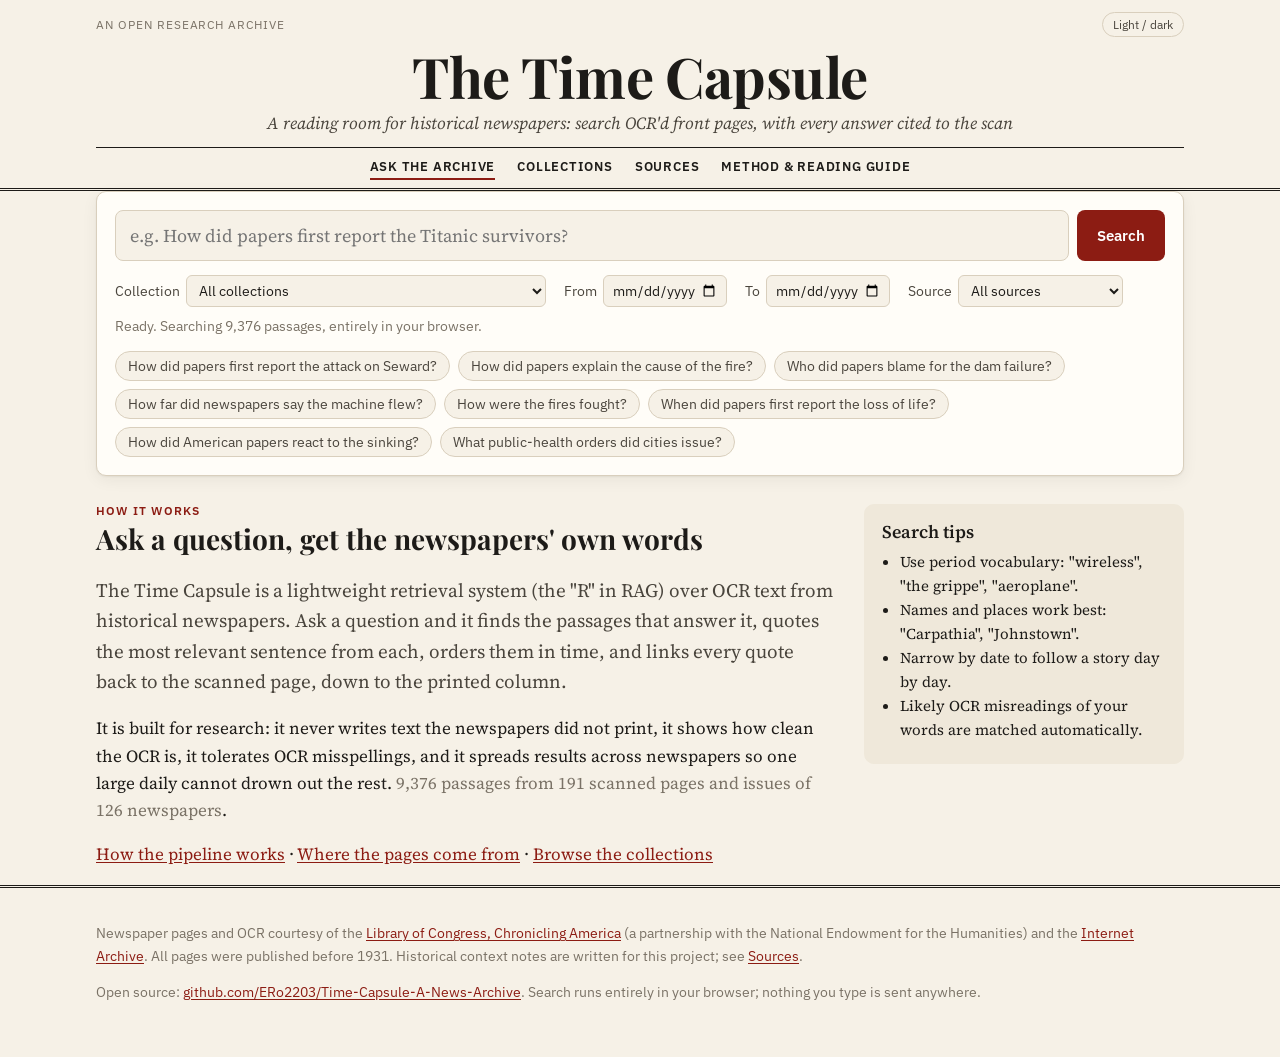
==== site/index.html @ 680c2422 "Rebuild as a citation-first RAG archive of OCR'd historical newspapers Replace the DistilBERT protot" ====
<!doctype html>
<html lang="en">
<head>
<meta charset="utf-8">
<meta name="viewport" content="width=device-width, initial-scale=1">
<title>The Time Capsule</title>
<meta name="description" content="Search OCR'd historical newspapers and get answers quoted and cited to the original scans.">
<link rel="preconnect" href="https://fonts.googleapis.com">
<link rel="preconnect" href="https://fonts.gstatic.com" crossorigin>
<link href="https://fonts.googleapis.com/css2?family=IBM+Plex+Mono&family=IBM+Plex+Sans:wght@400;600&family=Playfair+Display:wght@700&family=Source+Serif+4:ital,opsz,wght@0,8..60,400;0,8..60,600;1,8..60,400&display=swap" rel="stylesheet">
<link rel="stylesheet" href="assets/style.css">
<link rel="icon" href="data:image/svg+xml,%3Csvg xmlns='http://www.w3.org/2000/svg' viewBox='0 0 32 32'%3E%3Crect width='32' height='32' rx='6' fill='%238c1c13'/%3E%3Ctext x='16' y='23' font-family='Georgia' font-size='20' font-weight='700' fill='white' text-anchor='middle'%3ET%3C/text%3E%3C/svg%3E">
</head>
<body>
<header class="masthead">
  <div class="wrap">
    <div class="top"><span>An open research archive</span><button class="theme-btn" type="button" aria-label="Toggle dark mode">Light / dark</button></div>
    <h1><a href="index.html">The Time Capsule</a></h1>
    <p class="tag">A reading room for historical newspapers: search OCR'd front pages, with every answer cited to the scan</p>
    <nav class="main" aria-label="Main">
      <a href="index.html" aria-current="page">Ask the archive</a>
      <a href="collections.html">Collections</a>
      <a href="sources.html">Sources</a>
      <a href="method.html">Method &amp; reading guide</a>
    </nav>
  </div>
</header>
<main class="wrap">
  <section class="ask" aria-labelledby="ask-h">
    <h2 id="ask-h" class="sr">Ask the archive</h2>
    <form id="ask-form" role="search">
      <label class="sr" for="q">Your research question</label>
      <input id="q" type="search" placeholder="e.g. How did papers first report the Titanic survivors?" autocomplete="off" required>
      <button id="ask-btn" class="primary" type="submit" disabled>Search</button>
    </form>
    <div class="filters">
      <label>Collection <select id="f-col"><option value="">All collections</option></select></label>
      <label>From <input id="f-from" type="date" min="1850-01-01" max="1930-12-31"></label>
      <label>To <input id="f-to" type="date" min="1850-01-01" max="1930-12-31"></label>
      <label>Source <select id="f-src"><option value="">All sources</option><option value="loc">Chronicling America</option><option value="ia">Internet Archive</option></select></label>
    </div>
    <div class="loader" id="loader"><b></b></div>
    <p class="status" id="status" aria-live="polite"></p>
    <div class="chips" id="examples" aria-label="Example questions"></div>
  </section>

  <div id="results" aria-live="polite">
    <section class="layout">
      <div>
        <div class="kicker">How it works</div>
        <h2 style="margin-top:4px">Ask a question, get the newspapers' own words</h2>
        <p class="lede">The Time Capsule is a lightweight retrieval system (the "R" in RAG) over OCR text from
          historical newspapers. Ask a question and it finds the passages that answer it, quotes the most relevant
          sentence from each, orders them in time, and links every quote back to the scanned page, down to the
          printed column.</p>
        <p>It is built for research: it never writes text the newspapers did not print, it shows how clean the OCR
          is, it tolerates OCR misspellings, and it spreads results across newspapers so one large daily cannot
          drown out the rest. <span id="totals" class="muted"></span>.</p>
        <p><a href="method.html">How the pipeline works</a> · <a href="sources.html">Where the pages come from</a> ·
          <a href="collections.html">Browse the collections</a></p>
      </div>
      <aside><div class="box"><h3>Search tips</h3><ul>
        <li>Use period vocabulary: "wireless", "the grippe", "aeroplane".</li>
        <li>Names and places work best: "Carpathia", "Johnstown".</li>
        <li>Narrow by date to follow a story day by day.</li>
        <li>Likely OCR misreadings of your words are matched automatically.</li>
      </ul></div></aside>
    </section>
  </div>
</main>
<script type="module" src="assets/app.js"></script>
<footer>
  <div class="wrap">
    <p>Newspaper pages and OCR courtesy of the <a href="https://www.loc.gov/collections/chronicling-america/">Library of Congress, Chronicling America</a> (a partnership with the National Endowment for the Humanities) and the <a href="https://archive.org/details/newspapers">Internet Archive</a>. All pages were published before 1931. Historical context notes are written for this project; see <a href="sources.html">Sources</a>.</p>
    <p>Open source: <a href="https://github.com/ERo2203/Time-Capsule-A-News-Archive">github.com/ERo2203/Time-Capsule-A-News-Archive</a>. Search runs entirely in your browser; nothing you type is sent anywhere.</p>
  </div>
</footer>
</body>
</html>
---- site/assets/style.css ----
:root {
  --paper: #f6f1e7;
  --paper-2: #efe8da;
  --card: #fffdf8;
  --ink: #1d1b18;
  --ink-2: #4a453d;
  --ink-3: #7a7266;
  --rule: #d9cfbd;
  --accent: #8c1c13;
  --accent-ink: #fff;
  --mark: #f3dc8a;
  --good: #2f6b3a;
  --warn: #9a6a00;
  --bad: #9b2c2c;
  --shadow: 0 1px 2px rgba(40, 30, 10, .06), 0 4px 16px rgba(40, 30, 10, .06);
  --serif: "Source Serif 4", "Iowan Old Style", Georgia, serif;
  --display: "Playfair Display", "Source Serif 4", Georgia, serif;
  --sans: "IBM Plex Sans", system-ui, -apple-system, "Segoe UI", sans-serif;
  --mono: "IBM Plex Mono", ui-monospace, Menlo, monospace;
  color-scheme: light;
}
@media (prefers-color-scheme: dark) {
  :root:not([data-theme="light"]) {
    --paper: #171512; --paper-2: #1f1c18; --card: #24211c; --ink: #ece6da; --ink-2: #c4bcad;
    --ink-3: #958c7d; --rule: #3a352d; --accent: #e0786c; --accent-ink: #1b0d0b; --mark: #6b5a1c;
    --good: #7fbf8a; --warn: #e2b04a; --bad: #ef8a8a; --shadow: none; color-scheme: dark;
  }
}
:root[data-theme="dark"] {
  --paper: #171512; --paper-2: #1f1c18; --card: #24211c; --ink: #ece6da; --ink-2: #c4bcad;
  --ink-3: #958c7d; --rule: #3a352d; --accent: #e0786c; --accent-ink: #1b0d0b; --mark: #6b5a1c;
  --good: #7fbf8a; --warn: #e2b04a; --bad: #ef8a8a; --shadow: none; color-scheme: dark;
}

* { box-sizing: border-box; }
html { -webkit-text-size-adjust: 100%; }
body {
  margin: 0; background: var(--paper); color: var(--ink);
  font: 17px/1.6 var(--serif); overflow-x: hidden;
}
a { color: var(--accent); text-underline-offset: 2px; }
a:hover { text-decoration-thickness: 2px; }
img { max-width: 100%; }
.wrap { max-width: 1120px; margin: 0 auto; padding: 0 16px; }
.narrow { max-width: 760px; }

/* Masthead */
.masthead { border-bottom: 3px double var(--ink); background: var(--paper); }
.masthead .top { display: flex; justify-content: space-between; align-items: center; gap: 12px;
  font: 12px/1 var(--sans); letter-spacing: .08em; text-transform: uppercase; color: var(--ink-3);
  padding: 12px 0 0; }
.masthead h1 { font: 700 clamp(30px, 6vw, 56px)/1.05 var(--display); margin: 10px 0 4px;
  text-align: center; letter-spacing: -.01em; }
.masthead h1 a { color: inherit; text-decoration: none; }
.masthead .tag { text-align: center; font-style: italic; color: var(--ink-2); margin: 0 0 10px; }
nav.main { display: flex; justify-content: center; flex-wrap: wrap; gap: 4px 22px;
  border-top: 1px solid var(--ink); padding: 8px 0; font: 600 13px/1.4 var(--sans);
  letter-spacing: .06em; text-transform: uppercase; }
nav.main a { color: var(--ink); text-decoration: none; padding: 2px 0; border-bottom: 2px solid transparent; }
nav.main a[aria-current="page"], nav.main a:hover { border-bottom-color: var(--accent); }
.theme-btn { background: none; border: 1px solid var(--rule); color: var(--ink-2); border-radius: 999px;
  font: 12px var(--sans); padding: 4px 10px; cursor: pointer; }

main { padding: 36px 0 64px; }
h2 { font: 700 28px/1.2 var(--display); margin: 1.6em 0 .5em; }
h3 { font: 600 20px/1.3 var(--serif); margin: 1.2em 0 .4em; }
.kicker { font: 600 12px/1.2 var(--sans); letter-spacing: .1em; text-transform: uppercase; color: var(--accent); }
.lede { font-size: 19px; color: var(--ink-2); }
.muted { color: var(--ink-3); }
.small { font-size: 14px; }
.sans { font-family: var(--sans); }
hr.rule { border: 0; border-top: 1px solid var(--rule); margin: 32px 0; }

/* Search */
.ask { background: var(--card); border: 1px solid var(--rule); border-radius: 10px; padding: 18px;
  box-shadow: var(--shadow); }
.ask form { display: flex; gap: 8px; }
.ask input[type=search] { flex: 1; min-width: 0; font: 18px var(--serif); padding: 12px 14px;
  border: 1px solid var(--rule); border-radius: 8px; background: var(--paper); color: var(--ink); }
.ask input[type=search]:focus { outline: 2px solid var(--accent); outline-offset: 1px; }
button.primary { background: var(--accent); color: var(--accent-ink); border: 0; border-radius: 8px;
  font: 600 15px var(--sans); padding: 0 20px; cursor: pointer; }
button.primary:disabled { opacity: .5; cursor: progress; }
.filters { display: flex; flex-wrap: wrap; gap: 10px 18px; margin-top: 14px; font: 14px var(--sans);
  color: var(--ink-2); align-items: center; }
.filters label { display: inline-flex; align-items: center; gap: 6px; max-width: 100%; }
.filters select { min-width: 0; flex: 1 1 auto; width: 100%; }
.filters select, .filters input[type=date] { font: 14px var(--sans); padding: 5px 8px; border-radius: 6px;
  border: 1px solid var(--rule); background: var(--paper); color: var(--ink); max-width: 100%; }
.chips { display: flex; flex-wrap: wrap; gap: 8px; margin-top: 14px; }
.chip { font: 14px var(--sans); border: 1px solid var(--rule); background: var(--paper); color: var(--ink-2);
  border-radius: 999px; padding: 5px 12px; cursor: pointer; text-align: left; }
.chip:hover { border-color: var(--accent); color: var(--ink); }
.status { font: 14px var(--sans); color: var(--ink-3); margin-top: 10px; min-height: 1.4em; }

/* Results */
.layout { display: grid; grid-template-columns: minmax(0, 1fr) 320px; gap: 28px; margin-top: 28px; }
@media (max-width: 900px) { .layout { grid-template-columns: 1fr; } }
.brief { border-top: 3px solid var(--ink); padding-top: 10px; }
.brief h2 { margin-top: 4px; }
.coverage { font: 15px/1.5 var(--sans); color: var(--ink-2); }
.timeline { margin: 14px 0 6px; }
.timeline svg { width: 100%; height: 48px; display: block; border-bottom: 1px solid var(--rule); }
.timeline .bar { fill: var(--accent); opacity: .85; }
.timeline .axis { display: flex; justify-content: space-between; font: 12px var(--sans); color: var(--ink-3); margin-top: 3px; }
.ev { background: var(--card); border: 1px solid var(--rule); border-radius: 10px; padding: 16px 18px;
  margin: 14px 0; box-shadow: var(--shadow); }
.ev .meta { display: flex; flex-wrap: wrap; align-items: baseline; gap: 4px 10px; font: 14px/1.4 var(--sans); }
.ev .n { font: 700 13px var(--sans); color: var(--accent-ink); background: var(--accent); border-radius: 4px;
  padding: 1px 6px; }
.ev .paper { font-weight: 600; color: var(--ink); }
.ev .where { color: var(--ink-3); }
.ev blockquote { margin: 10px 0 8px; padding: 0 0 0 14px; border-left: 3px solid var(--rule);
  font-size: 18px; line-height: 1.55; }
.ev mark { background: var(--mark); color: inherit; padding: 0 1px; border-radius: 2px; }
.ev .actions { display: flex; flex-wrap: wrap; gap: 6px 16px; font: 14px var(--sans); }
.ev .actions button { background: none; border: 0; padding: 0; color: var(--accent); cursor: pointer;
  font: inherit; text-decoration: underline; text-underline-offset: 2px; }
.ev .full { font-size: 15px; color: var(--ink-2); white-space: pre-wrap; background: var(--paper-2);
  border-radius: 8px; padding: 12px; margin-top: 10px; max-height: 320px; overflow: auto; }
.ev .scan { margin-top: 10px; background: #fff; border-radius: 6px; border: 1px solid var(--rule);
  overflow: hidden; }
.ev .scan img { display: block; margin: 0 auto; }
.ev .scan figcaption { font: 12px var(--sans); color: #555; padding: 6px 10px; background: #f3f0ea; }
.badge { white-space: nowrap; font: 600 11px/1 var(--sans); letter-spacing: .05em; text-transform: uppercase; border-radius: 4px;
  padding: 3px 6px; border: 1px solid var(--rule); color: var(--ink-2); }
.q { display: inline-flex; align-items: center; gap: 5px; color: var(--ink-3); font-size: 13px; }
.q i { display: inline-block; width: 40px; height: 6px; border-radius: 3px; background: var(--rule); position: relative; overflow: hidden; }
.q i b { position: absolute; inset: 0 auto 0 0; background: var(--good); }
.q.mid i b { background: var(--warn); }
.q.low i b { background: var(--bad); }

aside .box { background: var(--paper-2); border-radius: 10px; padding: 16px 18px; margin-bottom: 18px; }
aside .box h3 { margin-top: 0; font-size: 18px; }
aside .box p { font-size: 15px; }
aside .box ul { padding-left: 18px; font-size: 15px; margin: 6px 0; }
.note { font: 14px/1.5 var(--sans); background: var(--paper-2); border-left: 3px solid var(--warn);
  padding: 10px 12px; border-radius: 0 8px 8px 0; margin: 12px 0; }

/* Cards & tables */
.grid { display: grid; grid-template-columns: repeat(auto-fill, minmax(300px, 1fr)); gap: 18px; }
.card { background: var(--card); border: 1px solid var(--rule); border-radius: 10px; padding: 18px;
  box-shadow: var(--shadow); display: flex; flex-direction: column; }
.card h3 { margin-top: 4px; }
.card p { font-size: 15.5px; }
.card .stats { font: 13px var(--sans); color: var(--ink-3); margin-top: auto; padding-top: 10px; }
.table-wrap { overflow-x: auto; border: 1px solid var(--rule); border-radius: 10px; background: var(--card); }
table { border-collapse: collapse; width: 100%; font: 14px/1.45 var(--sans); }
th, td { text-align: left; padding: 8px 12px; border-bottom: 1px solid var(--rule); vertical-align: top; }
th { font-weight: 600; background: var(--paper-2); position: sticky; top: 0; }
tr:last-child td { border-bottom: 0; }
code, pre { font-family: var(--mono); font-size: 14px; }
pre { background: var(--paper-2); padding: 14px; border-radius: 8px; overflow-x: auto; }
.pipeline { display: grid; grid-template-columns: repeat(auto-fit, minmax(150px, 1fr)); gap: 10px; margin: 18px 0; }
.pipeline div { background: var(--card); border: 1px solid var(--rule); border-top: 3px solid var(--accent);
  border-radius: 8px; padding: 10px 12px; font: 14px/1.45 var(--sans); }
.pipeline b { display: block; font-size: 15px; margin-bottom: 2px; }

footer { border-top: 3px double var(--ink); padding: 20px 0 40px; font: 14px/1.6 var(--sans); color: var(--ink-3); }
.sr { position: absolute; width: 1px; height: 1px; overflow: hidden; clip: rect(0 0 0 0); }
.loader { height: 3px; background: var(--rule); border-radius: 2px; overflow: hidden; margin-top: 10px; }
.loader b { display: block; height: 100%; width: 0; background: var(--accent); transition: width .2s; }
@media (max-width: 560px) {
  body { font-size: 16px; }
  .ask form { flex-direction: column; }
  button.primary { padding: 12px; }
  .ev blockquote { font-size: 17px; }
}
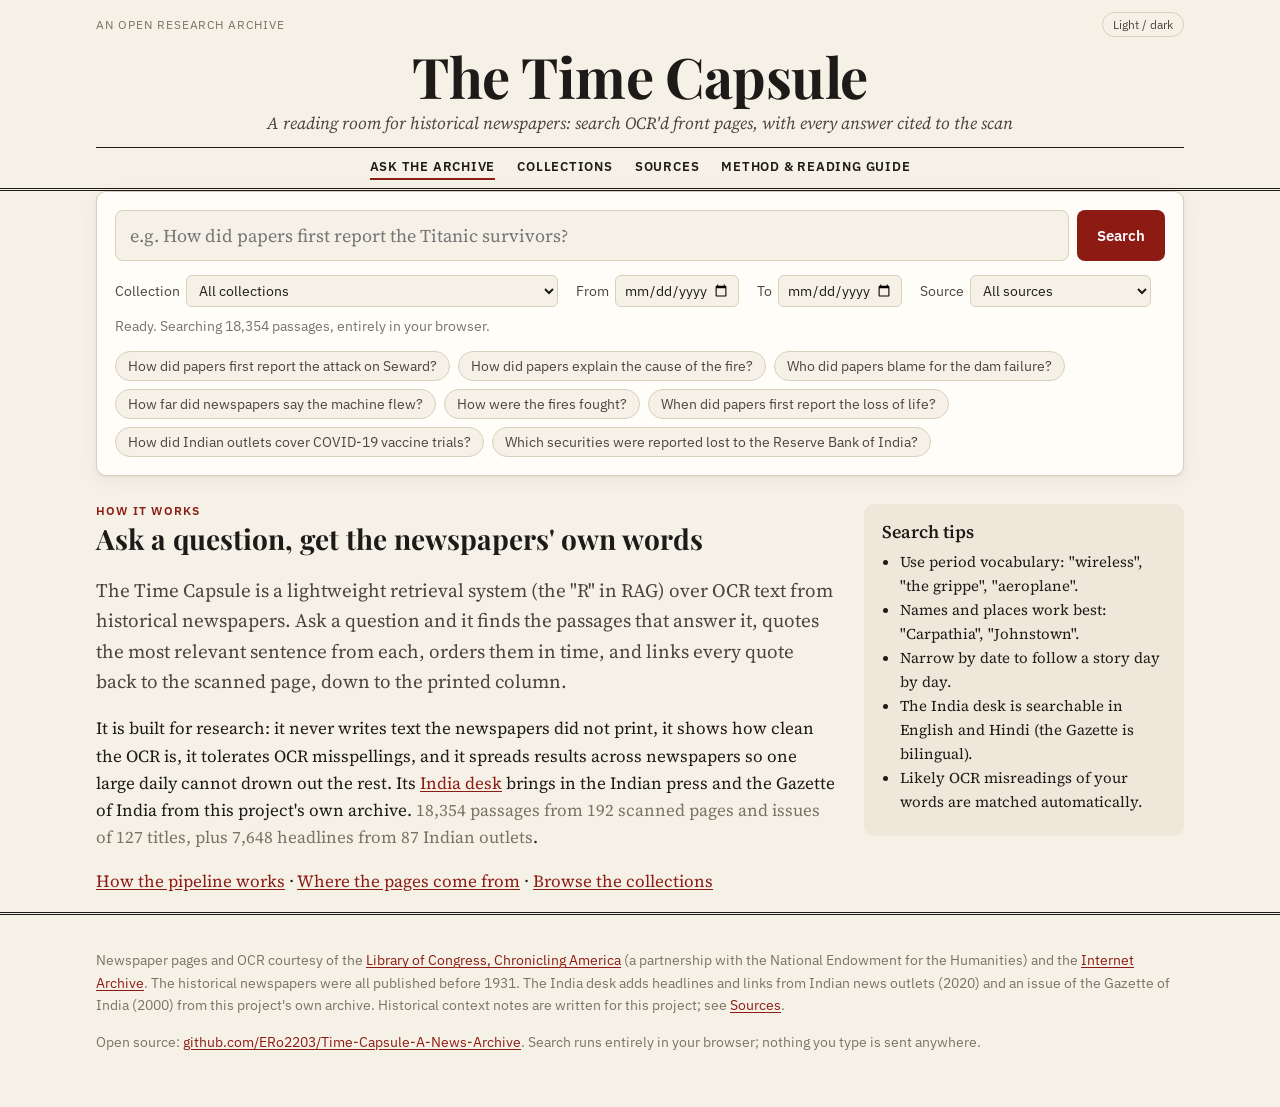
==== commit 24e53983: "Add an India desk from the project's own archive - Import the Indian headlines in legacy/Source Prov" ====
--- a/site/index.html
+++ b/site/index.html
@@ -37,7 +37,7 @@
       <label>Collection <select id="f-col"><option value="">All collections</option></select></label>
       <label>From <input id="f-from" type="date" min="1850-01-01" max="1930-12-31"></label>
       <label>To <input id="f-to" type="date" min="1850-01-01" max="1930-12-31"></label>
-      <label>Source <select id="f-src"><option value="">All sources</option><option value="loc">Chronicling America</option><option value="ia">Internet Archive</option></select></label>
+      <label>Source <select id="f-src"><option value="">All sources</option><option value="loc">Chronicling America</option><option value="ia">Internet Archive</option><option value="headline">Indian news headlines</option><option value="gazette">Gazette of India</option></select></label>
     </div>
     <div class="loader" id="loader"><b></b></div>
     <p class="status" id="status" aria-live="polite"></p>
@@ -55,7 +55,8 @@
           printed column.</p>
         <p>It is built for research: it never writes text the newspapers did not print, it shows how clean the OCR
           is, it tolerates OCR misspellings, and it spreads results across newspapers so one large daily cannot
-          drown out the rest. <span id="totals" class="muted"></span>.</p>
+          drown out the rest. Its <a href="collections.html#india-desk">India desk</a> brings in the Indian press
+          and the Gazette of India from this project's own archive. <span id="totals" class="muted"></span>.</p>
         <p><a href="method.html">How the pipeline works</a> · <a href="sources.html">Where the pages come from</a> ·
           <a href="collections.html">Browse the collections</a></p>
       </div>
@@ -63,6 +64,7 @@
         <li>Use period vocabulary: "wireless", "the grippe", "aeroplane".</li>
         <li>Names and places work best: "Carpathia", "Johnstown".</li>
         <li>Narrow by date to follow a story day by day.</li>
+        <li>The India desk is searchable in English and Hindi (the Gazette is bilingual).</li>
         <li>Likely OCR misreadings of your words are matched automatically.</li>
       </ul></div></aside>
     </section>
@@ -71,7 +73,7 @@
 <script type="module" src="assets/app.js"></script>
 <footer>
   <div class="wrap">
-    <p>Newspaper pages and OCR courtesy of the <a href="https://www.loc.gov/collections/chronicling-america/">Library of Congress, Chronicling America</a> (a partnership with the National Endowment for the Humanities) and the <a href="https://archive.org/details/newspapers">Internet Archive</a>. All pages were published before 1931. Historical context notes are written for this project; see <a href="sources.html">Sources</a>.</p>
+    <p>Newspaper pages and OCR courtesy of the <a href="https://www.loc.gov/collections/chronicling-america/">Library of Congress, Chronicling America</a> (a partnership with the National Endowment for the Humanities) and the <a href="https://archive.org/details/newspapers">Internet Archive</a>. The historical newspapers were all published before 1931. The India desk adds headlines and links from Indian news outlets (2020) and an issue of the Gazette of India (2000) from this project's own archive. Historical context notes are written for this project; see <a href="sources.html">Sources</a>.</p>
     <p>Open source: <a href="https://github.com/ERo2203/Time-Capsule-A-News-Archive">github.com/ERo2203/Time-Capsule-A-News-Archive</a>. Search runs entirely in your browser; nothing you type is sent anywhere.</p>
   </div>
 </footer>
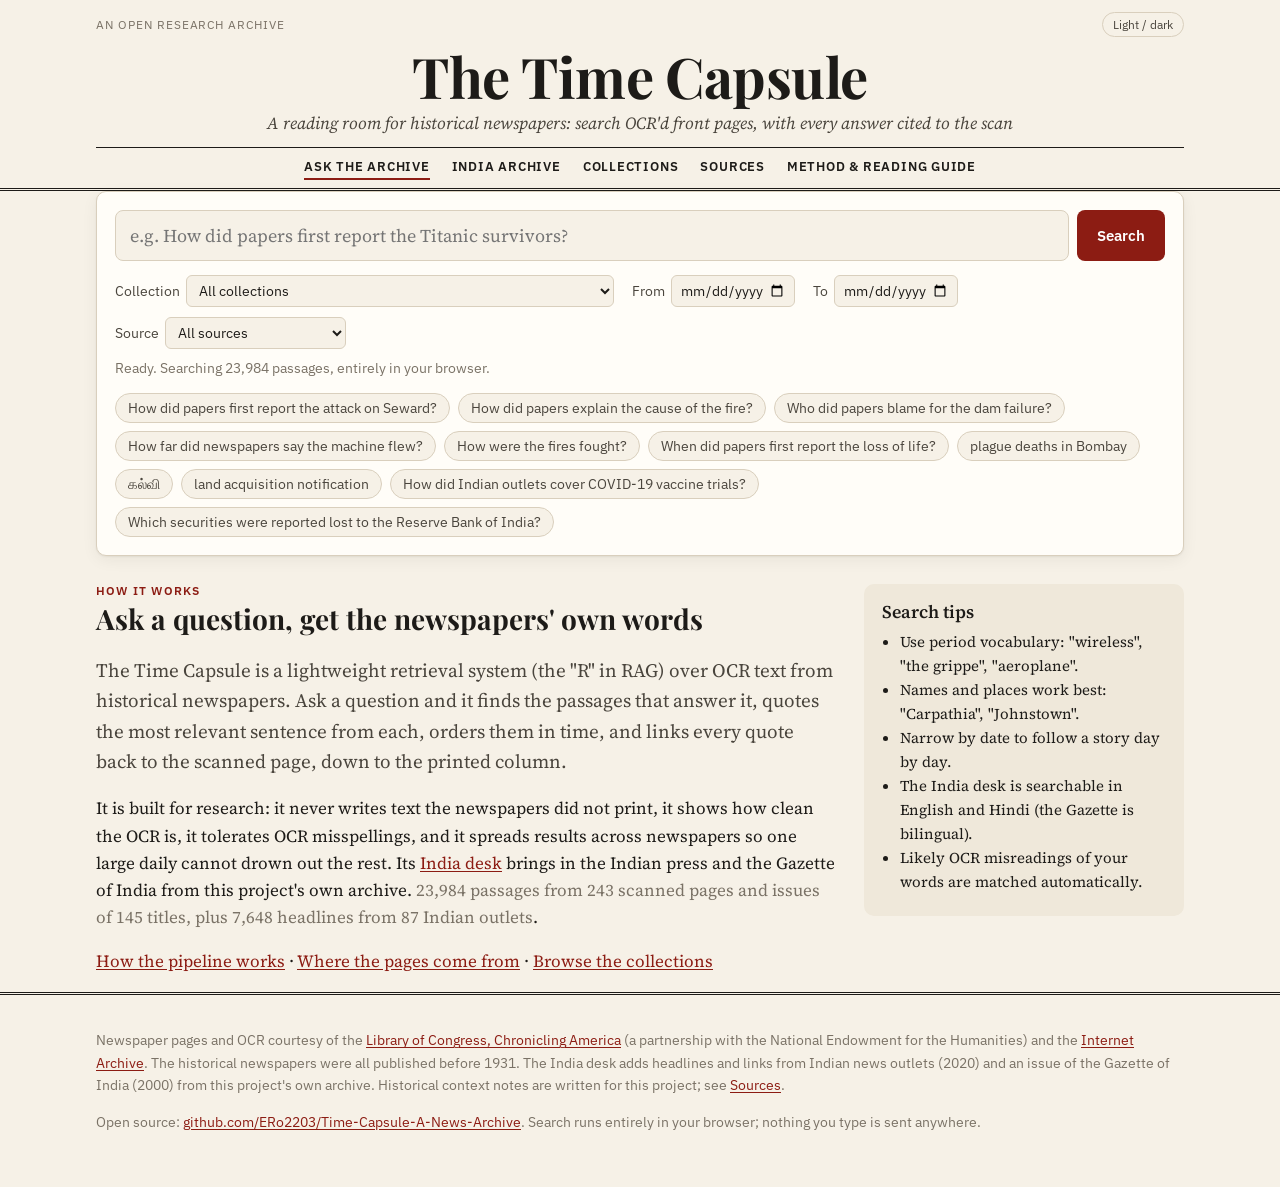
==== commit ff80add6: "Add an India archive: all Indian gazettes and newspapers on the Internet Archive - Catalog (site/dat" ====
--- a/site/index.html
+++ b/site/index.html
@@ -19,6 +19,7 @@
     <p class="tag">A reading room for historical newspapers: search OCR'd front pages, with every answer cited to the scan</p>
     <nav class="main" aria-label="Main">
       <a href="index.html" aria-current="page">Ask the archive</a>
+      <a href="india.html">India archive</a>
       <a href="collections.html">Collections</a>
       <a href="sources.html">Sources</a>
       <a href="method.html">Method &amp; reading guide</a>
--- a/site/assets/style.css
+++ b/site/assets/style.css
@@ -166,3 +166,13 @@
   button.primary { padding: 12px; }
   .ev blockquote { font-size: 17px; }
 }
+
+/* India archive */
+.spark { width: 100%; height: 34px; display: block; margin-top: 8px; border-bottom: 1px solid var(--rule); }
+.spark rect { fill: var(--accent); opacity: .8; }
+.sparkcell .spark { height: 22px; margin: 0; min-width: 120px; }
+.sparkcell .axis, .card .axis { display: flex; justify-content: space-between; font: 11px var(--sans); color: var(--ink-3); }
+.sparkcell .axis { display: none; }
+td.num, th.num { text-align: right; font-variant-numeric: tabular-nums; }
+h3.group { font: 600 13px/1.3 var(--sans); letter-spacing: .08em; text-transform: uppercase; color: var(--ink-3); margin: 26px 0 10px; }
+.card .stats .badge { margin-left: 4px; }
